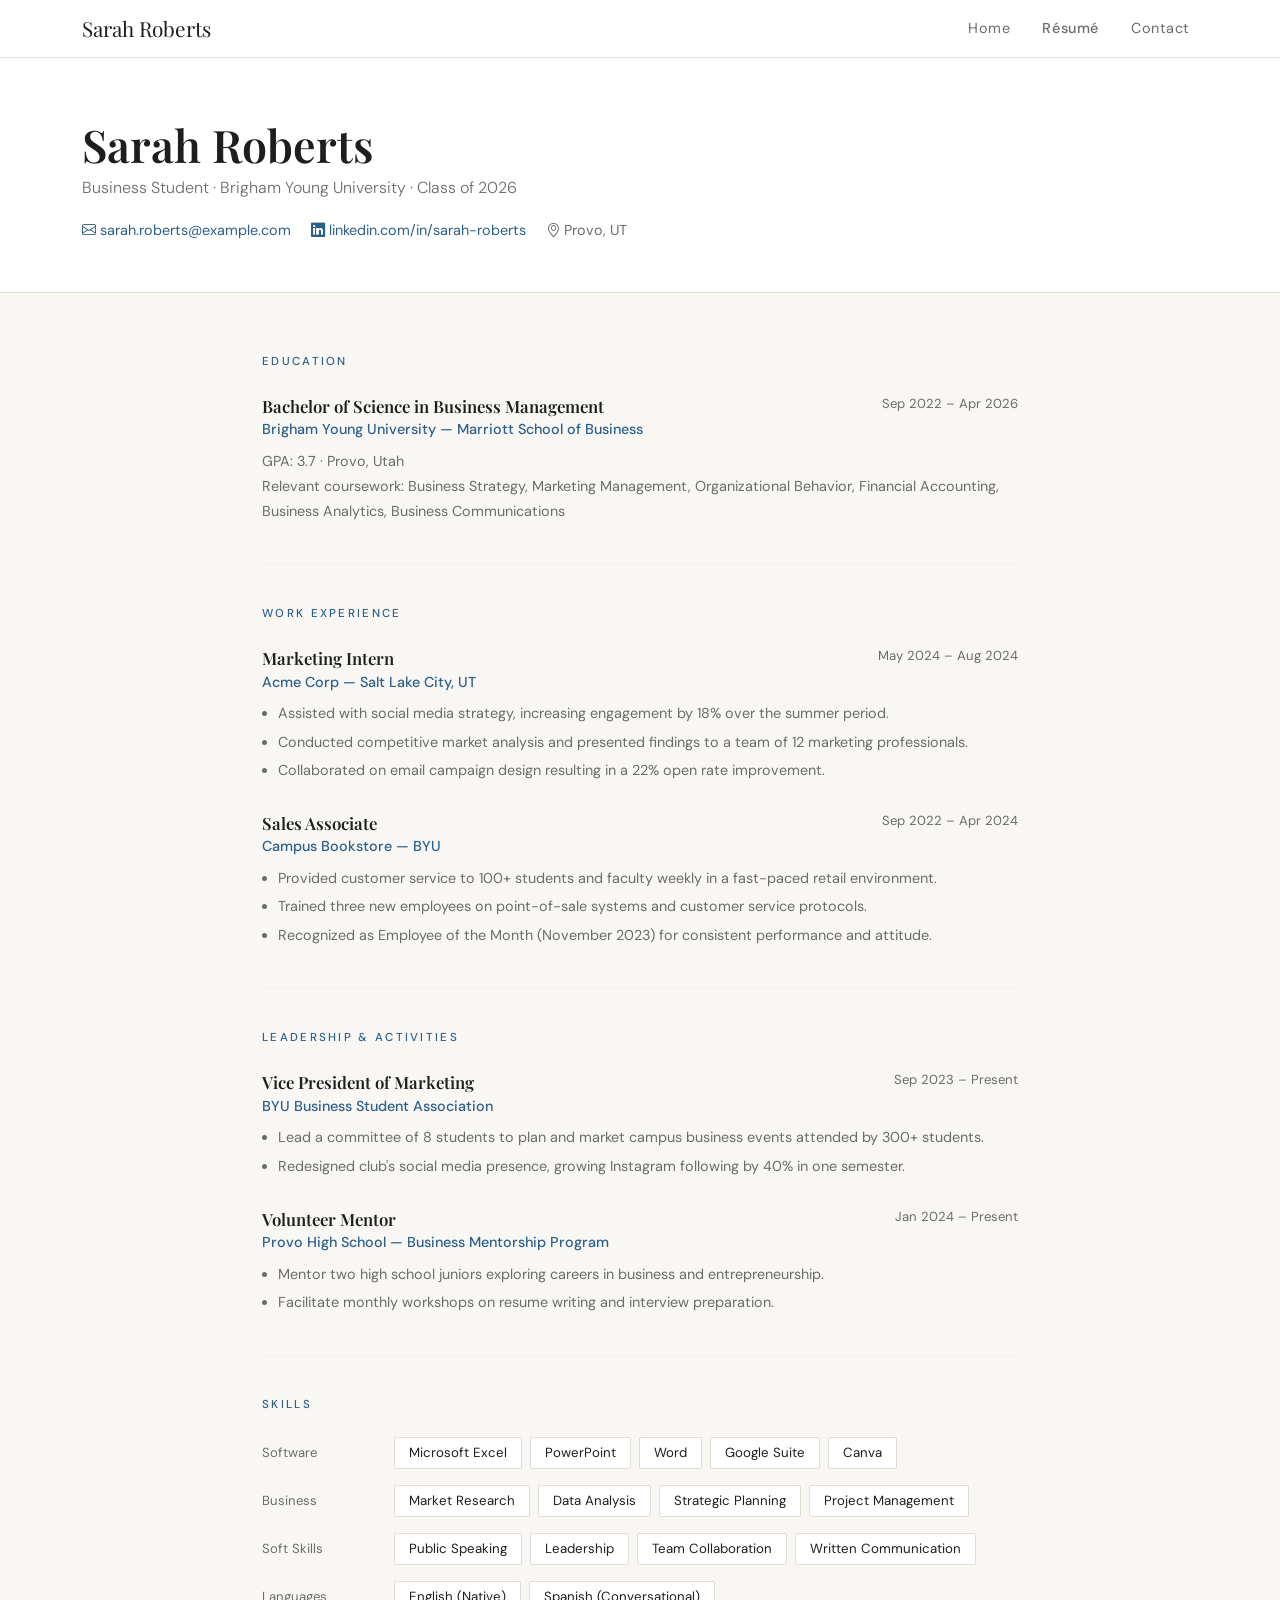
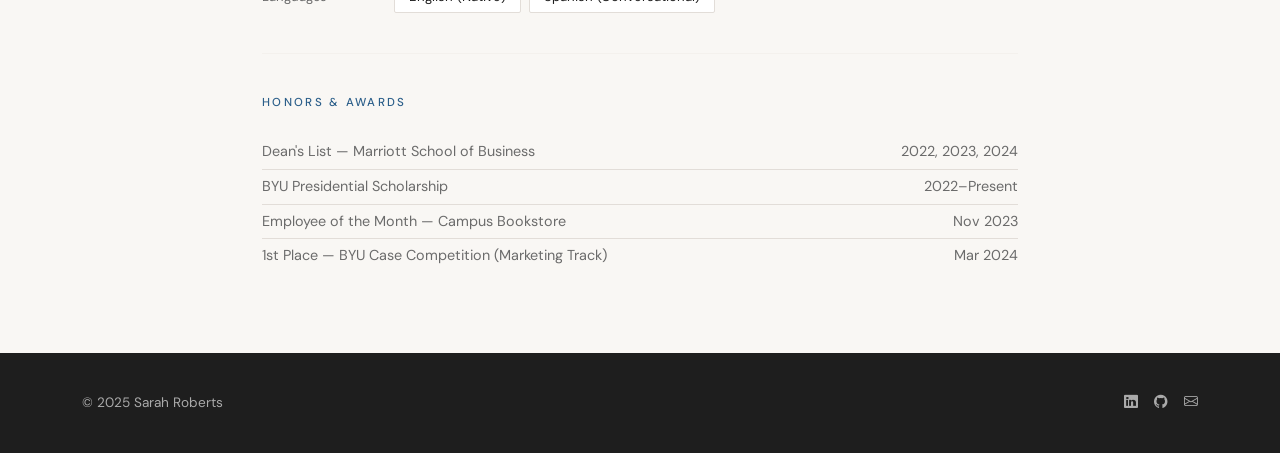
==== resume.html @ 3128577d "Add files via upload" ====
<!DOCTYPE html>
<html lang="en">
<head>
  <meta charset="UTF-8" />
  <meta name="viewport" content="width=device-width, initial-scale=1.0" />
  <title>Résumé — Sarah Roberts</title>
  <link rel="stylesheet" href="https://cdn.jsdelivr.net/npm/bootstrap@5.3.2/dist/css/bootstrap.min.css" />
  <link rel="stylesheet" href="https://cdn.jsdelivr.net/npm/bootstrap-icons@1.11.3/font/bootstrap-icons.min.css" />
  <link href="https://fonts.googleapis.com/css2?family=Playfair+Display:wght@400;600&family=DM+Sans:wght@300;400;500&display=swap" rel="stylesheet" />
  <style>
    :root {
      --cream: #f9f7f4;
      --charcoal: #1e1e1e;
      --mid: #6b6b6b;
      --accent: #2c5f8a;
      --border: #e2ddd8;
    }
    body { font-family: 'DM Sans', sans-serif; background: var(--cream); color: var(--charcoal); }
    nav.navbar { background: #fff; border-bottom: 1px solid var(--border); }
    .navbar-brand { font-family: 'Playfair Display', serif; font-size: 1.3rem; color: var(--charcoal) !important; }
    .nav-link { color: var(--mid) !important; font-size: 0.9rem; letter-spacing: 0.04em; }
    .nav-link:hover { color: var(--accent) !important; }

    .resume-header { background: #fff; border-bottom: 1px solid var(--border); padding: 60px 0 50px; }
    .resume-header h1 { font-family: 'Playfair Display', serif; font-size: 2.8rem; font-weight: 600; margin-bottom: 0.25rem; }
    .resume-header .tagline { color: var(--mid); font-size: 1rem; font-weight: 300; }
    .resume-header .contact-bar { margin-top: 1.25rem; display: flex; flex-wrap: wrap; gap: 20px; }
    .resume-header .contact-bar a { color: var(--accent); text-decoration: none; font-size: 0.9rem; }
    .resume-header .contact-bar a:hover { text-decoration: underline; }

    .resume-body { padding: 60px 0 80px; }
    .section-divider { border: none; border-top: 1px solid var(--border); margin: 2.5rem 0; }
    .section-heading { font-size: 0.72rem; letter-spacing: 0.2em; text-transform: uppercase; color: var(--accent); margin-bottom: 1.5rem; font-weight: 500; }

    .entry { margin-bottom: 1.75rem; }
    .entry-header { display: flex; justify-content: space-between; align-items: flex-start; flex-wrap: wrap; gap: 4px; margin-bottom: 0.25rem; }
    .entry-title { font-family: 'Playfair Display', serif; font-size: 1.05rem; font-weight: 600; }
    .entry-org { font-size: 0.9rem; color: var(--accent); font-weight: 500; }
    .entry-date { font-size: 0.82rem; color: var(--mid); white-space: nowrap; }
    .entry-desc { color: var(--mid); font-size: 0.9rem; line-height: 1.75; }
    .entry ul { margin: 0.5rem 0 0 1rem; padding: 0; }
    .entry ul li { color: var(--mid); font-size: 0.9rem; line-height: 1.75; margin-bottom: 0.2rem; }

    .skills-section { display: flex; flex-direction: column; gap: 1rem; }
    .skill-row { display: flex; gap: 12px; align-items: flex-start; }
    .skill-cat { font-size: 0.82rem; color: var(--mid); min-width: 120px; padding-top: 6px; }
    .skill-tags { display: flex; flex-wrap: wrap; gap: 8px; }
    .skill-tag { background: #fff; border: 1px solid var(--border); padding: 5px 14px; border-radius: 2px; font-size: 0.83rem; color: var(--charcoal); }

    .honors-list { list-style: none; padding: 0; margin: 0; }
    .honors-list li { font-size: 0.9rem; color: var(--mid); padding: 6px 0; border-bottom: 1px solid var(--border); display: flex; justify-content: space-between; }
    .honors-list li:last-child { border-bottom: none; }

    footer { background: var(--charcoal); color: #aaa; padding: 40px 0; font-size: 0.85rem; }
    footer a { color: #aaa; text-decoration: none; }
    footer a:hover { color: #fff; }
    @media print {
      nav, footer { display: none; }
      body { background: #fff; }
      .resume-body { padding: 20px 0; }
    }
  </style>
</head>
<body>

<nav class="navbar navbar-expand-lg sticky-top">
  <div class="container">
    <a class="navbar-brand" href="index.html">Sarah Roberts</a>
    <button class="navbar-toggler" type="button" data-bs-toggle="collapse" data-bs-target="#navMenu">
      <span class="navbar-toggler-icon"></span>
    </button>
    <div class="collapse navbar-collapse justify-content-end" id="navMenu">
      <ul class="navbar-nav gap-3">
        <li class="nav-item"><a class="nav-link" href="index.html">Home</a></li>
        <li class="nav-item"><a class="nav-link active fw-medium" href="resume.html">Résumé</a></li>
        <li class="nav-item"><a class="nav-link" href="mailto:sarah.roberts@example.com">Contact</a></li>
      </ul>
    </div>
  </div>
</nav>

<div class="resume-header">
  <div class="container">
    <h1>Sarah Roberts</h1>
    <p class="tagline">Business Student · Brigham Young University · Class of 2026</p>
    <div class="contact-bar">
      <a href="mailto:sarah.roberts@example.com"><i class="bi bi-envelope me-1"></i>sarah.roberts@example.com</a>
      <a href="https://linkedin.com/in/sarah-roberts" target="_blank"><i class="bi bi-linkedin me-1"></i>linkedin.com/in/sarah-roberts</a>
      <span style="color:var(--mid);font-size:0.9rem;"><i class="bi bi-geo-alt me-1"></i>Provo, UT</span>
    </div>
  </div>
</div>

<div class="resume-body">
  <div class="container" style="max-width:780px;">

    <!-- Education -->
    <p class="section-heading">Education</p>
    <div class="entry">
      <div class="entry-header">
        <div>
          <div class="entry-title">Bachelor of Science in Business Management</div>
          <div class="entry-org">Brigham Young University — Marriott School of Business</div>
        </div>
        <div class="entry-date">Sep 2022 – Apr 2026</div>
      </div>
      <p class="entry-desc mt-2">GPA: 3.7 · Provo, Utah<br>Relevant coursework: Business Strategy, Marketing Management, Organizational Behavior, Financial Accounting, Business Analytics, Business Communications</p>
    </div>

    <hr class="section-divider" />

    <!-- Experience -->
    <p class="section-heading">Work Experience</p>

    <div class="entry">
      <div class="entry-header">
        <div>
          <div class="entry-title">Marketing Intern</div>
          <div class="entry-org">Acme Corp — Salt Lake City, UT</div>
        </div>
        <div class="entry-date">May 2024 – Aug 2024</div>
      </div>
      <ul>
        <li>Assisted with social media strategy, increasing engagement by 18% over the summer period.</li>
        <li>Conducted competitive market analysis and presented findings to a team of 12 marketing professionals.</li>
        <li>Collaborated on email campaign design resulting in a 22% open rate improvement.</li>
      </ul>
    </div>

    <div class="entry">
      <div class="entry-header">
        <div>
          <div class="entry-title">Sales Associate</div>
          <div class="entry-org">Campus Bookstore — BYU</div>
        </div>
        <div class="entry-date">Sep 2022 – Apr 2024</div>
      </div>
      <ul>
        <li>Provided customer service to 100+ students and faculty weekly in a fast-paced retail environment.</li>
        <li>Trained three new employees on point-of-sale systems and customer service protocols.</li>
        <li>Recognized as Employee of the Month (November 2023) for consistent performance and attitude.</li>
      </ul>
    </div>

    <hr class="section-divider" />

    <!-- Leadership & Activities -->
    <p class="section-heading">Leadership &amp; Activities</p>

    <div class="entry">
      <div class="entry-header">
        <div>
          <div class="entry-title">Vice President of Marketing</div>
          <div class="entry-org">BYU Business Student Association</div>
        </div>
        <div class="entry-date">Sep 2023 – Present</div>
      </div>
      <ul>
        <li>Lead a committee of 8 students to plan and market campus business events attended by 300+ students.</li>
        <li>Redesigned club's social media presence, growing Instagram following by 40% in one semester.</li>
      </ul>
    </div>

    <div class="entry">
      <div class="entry-header">
        <div>
          <div class="entry-title">Volunteer Mentor</div>
          <div class="entry-org">Provo High School — Business Mentorship Program</div>
        </div>
        <div class="entry-date">Jan 2024 – Present</div>
      </div>
      <ul>
        <li>Mentor two high school juniors exploring careers in business and entrepreneurship.</li>
        <li>Facilitate monthly workshops on resume writing and interview preparation.</li>
      </ul>
    </div>

    <hr class="section-divider" />

    <!-- Skills -->
    <p class="section-heading">Skills</p>
    <div class="skills-section">
      <div class="skill-row">
        <span class="skill-cat">Software</span>
        <div class="skill-tags">
          <span class="skill-tag">Microsoft Excel</span>
          <span class="skill-tag">PowerPoint</span>
          <span class="skill-tag">Word</span>
          <span class="skill-tag">Google Suite</span>
          <span class="skill-tag">Canva</span>
        </div>
      </div>
      <div class="skill-row">
        <span class="skill-cat">Business</span>
        <div class="skill-tags">
          <span class="skill-tag">Market Research</span>
          <span class="skill-tag">Data Analysis</span>
          <span class="skill-tag">Strategic Planning</span>
          <span class="skill-tag">Project Management</span>
        </div>
      </div>
      <div class="skill-row">
        <span class="skill-cat">Soft Skills</span>
        <div class="skill-tags">
          <span class="skill-tag">Public Speaking</span>
          <span class="skill-tag">Leadership</span>
          <span class="skill-tag">Team Collaboration</span>
          <span class="skill-tag">Written Communication</span>
        </div>
      </div>
      <div class="skill-row">
        <span class="skill-cat">Languages</span>
        <div class="skill-tags">
          <span class="skill-tag">English (Native)</span>
          <span class="skill-tag">Spanish (Conversational)</span>
        </div>
      </div>
    </div>

    <hr class="section-divider" />

    <!-- Honors -->
    <p class="section-heading">Honors &amp; Awards</p>
    <ul class="honors-list">
      <li><span>Dean's List — Marriott School of Business</span><span>2022, 2023, 2024</span></li>
      <li><span>BYU Presidential Scholarship</span><span>2022–Present</span></li>
      <li><span>Employee of the Month — Campus Bookstore</span><span>Nov 2023</span></li>
      <li><span>1st Place — BYU Case Competition (Marketing Track)</span><span>Mar 2024</span></li>
    </ul>

  </div>
</div>

<footer>
  <div class="container d-flex justify-content-between align-items-center flex-wrap gap-2">
    <span>© 2025 Sarah Roberts</span>
    <div class="d-flex gap-3">
      <a href="https://linkedin.com/in/sarah-roberts" target="_blank"><i class="bi bi-linkedin"></i></a>
      <a href="https://github.com/sarahroberts" target="_blank"><i class="bi bi-github"></i></a>
      <a href="mailto:sarah.roberts@example.com"><i class="bi bi-envelope"></i></a>
    </div>
  </div>
</footer>

<script src="https://cdn.jsdelivr.net/npm/bootstrap@5.3.2/dist/js/bootstrap.bundle.min.js"></script>
</body>
</html>
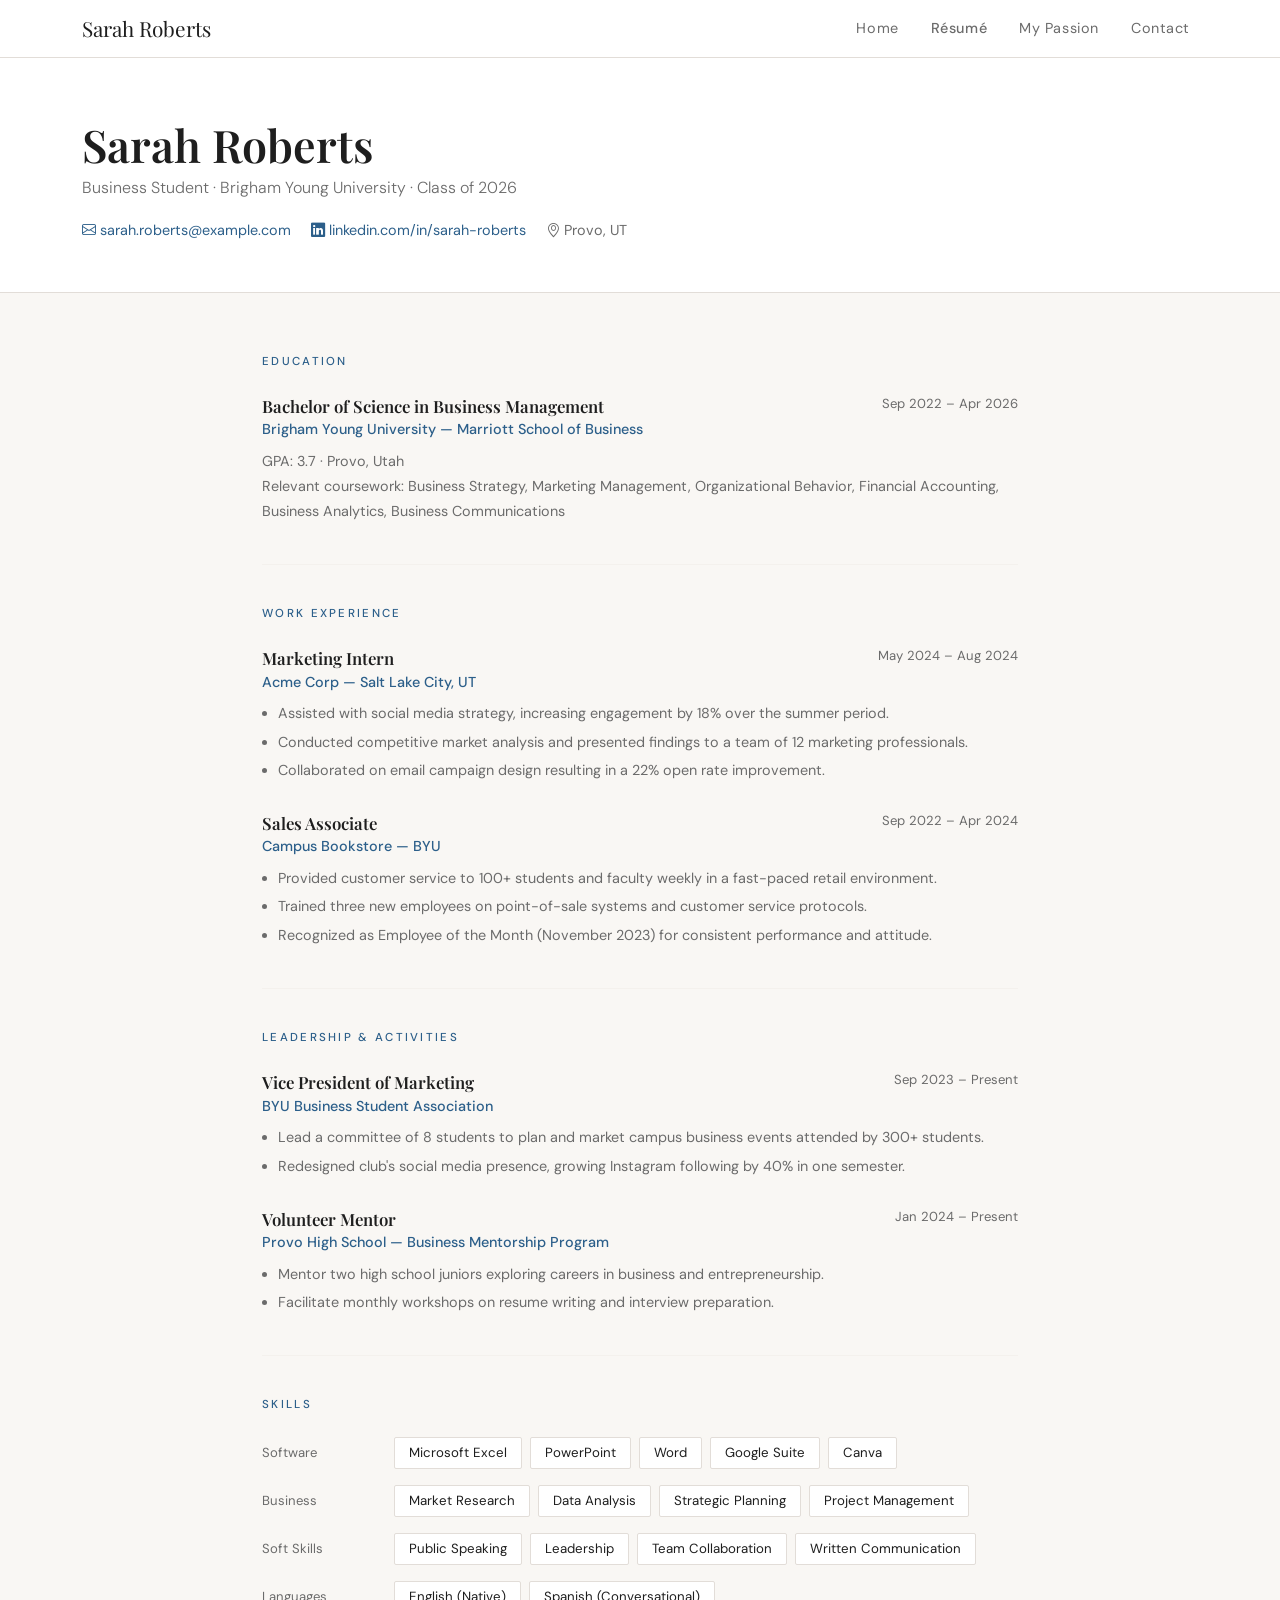
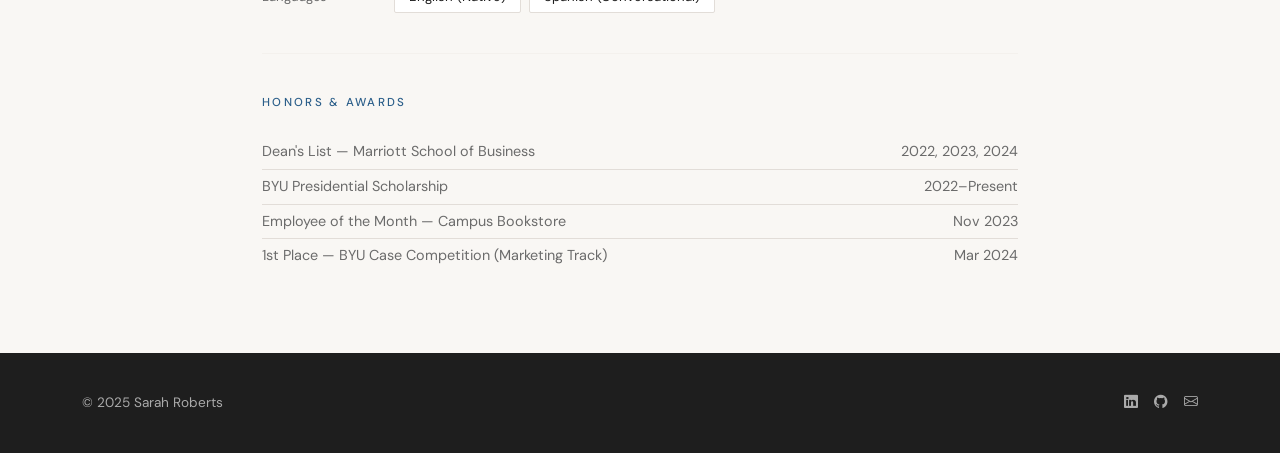
==== commit a6ca6392: "Add 'My Passion' link to navigation menu" ====
--- a/resume.html
+++ b/resume.html
@@ -73,6 +73,7 @@
       <ul class="navbar-nav gap-3">
         <li class="nav-item"><a class="nav-link" href="index.html">Home</a></li>
         <li class="nav-item"><a class="nav-link active fw-medium" href="resume.html">Résumé</a></li>
+        <li class="nav-item"><a class="nav-link" href="sports.html">My Passion</a></li>
         <li class="nav-item"><a class="nav-link" href="mailto:sarah.roberts@example.com">Contact</a></li>
       </ul>
     </div>
